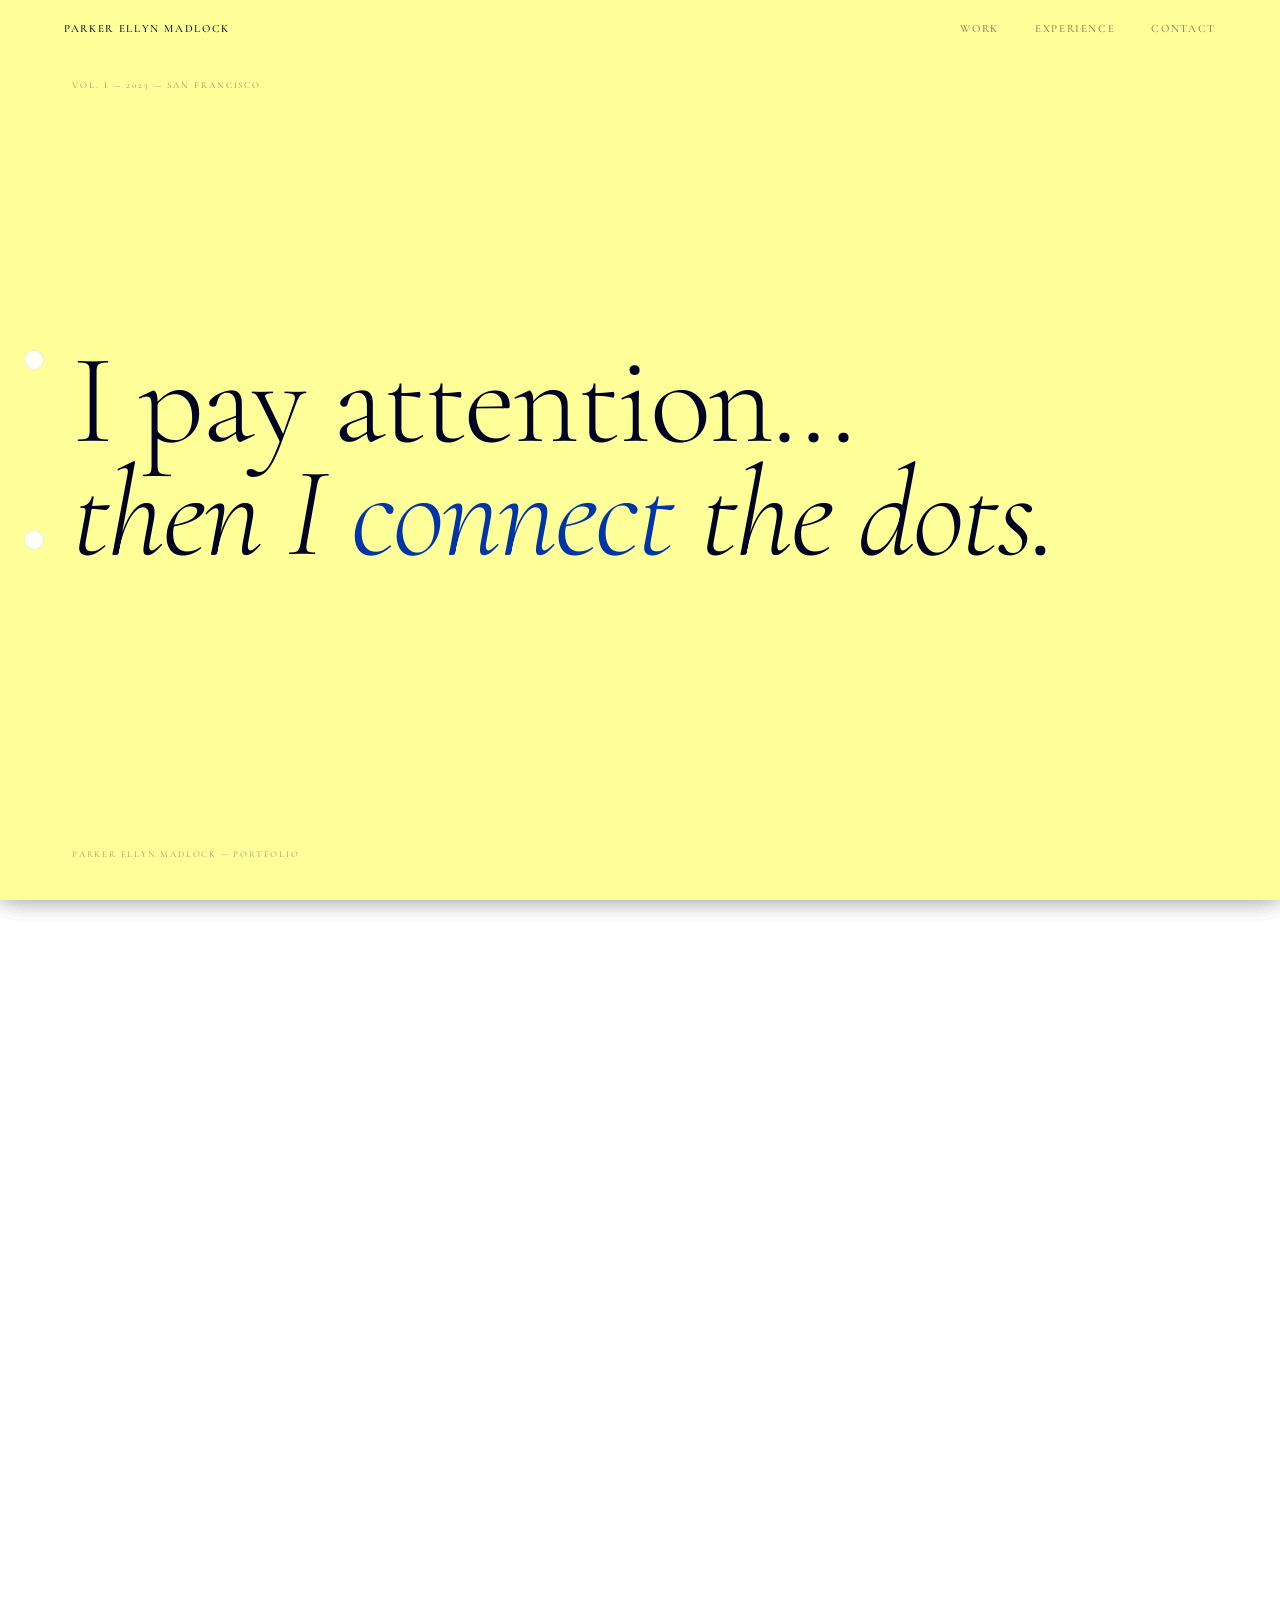
==== index.html @ 3d088166 "add ASM role to experience" ====
<!DOCTYPE html>
<html lang="en">
<head>
  <meta charset="UTF-8" />
  <meta name="viewport" content="width=device-width, initial-scale=1.0" />
  <title>Parker Ellyn Madlock</title>
  <link rel="preconnect" href="https://fonts.googleapis.com" />
  <link rel="preconnect" href="https://fonts.gstatic.com" crossorigin />
  <link href="https://fonts.googleapis.com/css2?family=Cormorant+Garamond:ital,wght@0,300;0,400;0,500;0,600;0,700;1,300;1,400;1,500;1,600;1,700&display=swap" rel="stylesheet" />
  <link rel="stylesheet" href="style.css" />
</head>
<body>

  <!-- NAV -->
  <nav class="nav">
    <span class="nav-name">Parker Ellyn Madlock</span>
    <div class="nav-links">
      <a href="#work">Work</a>
      <a href="#experience">Experience</a>
      <a href="#contact">Contact</a>
    </div>
  </nav>

  <!-- HERO -->
  <section class="sheet" id="hero">
    <div class="hole"></div>
    <div class="hole"></div>

    <p class="hero-meta">VOL. I — 2025 — SAN FRANCISCO</p>

    <h1 class="hero-headline">
      <span class="hl-line">I pay attention<span class="ellipsis"><span class="dot">.</span><span class="dot">.</span><span class="dot">.</span></span></span>
      <span class="hl-line hl-italic">then I <span class="accent">connect</span> the dots.</span>
    </h1>

    <p class="hero-byline">Parker Ellyn Madlock — Portfolio</p>
  </section>

  <!-- ABOUT -->
  <section class="sheet" id="about">
    <div class="hole"></div>
    <div class="hole"></div>

    <div class="about-inner">
      <p class="about-pull">I am a communicator with a conscience and a point of view.</p>
      <div class="about-columns">
        <p class="about-bio">My background in Political Science, Art, and Master's in Social Impact has shaped how I see, and solve problems. Great projects require more than just a vision; they require a liaison who can connect the right people to the right tasks. I am a strategic risk-taker dedicated to making complex ideas impossible to ignore, and a firm believer that in a world of noise, clear communication and genuine connections are the ultimate privileges.</p>
        <div class="about-sidebar">
          <div class="sidebar-block">
            <h4>Languages</h4>
            <p>French — B1, in progress</p>
            <p>Portuguese — A1, in progress</p>
          </div>
          <div class="sidebar-block">
            <h4>Education</h4>
            <p>Paris College of Art</p>
            <p>MA Design for Social Impact</p>
            <p>Ouachita Baptist University</p>
          </div>
          <div class="sidebar-block">
            <h4>Currently</h4>
            <p>San Francisco, CA</p>
            <p>Open to opportunities</p>
          </div>
        </div>
      </div>
    </div>
  </section>

  <!-- WORK -->
  <section class="sheet" id="work">
    <div class="hole"></div>
    <div class="hole"></div>

    <h2 class="work-title">Selected Work</h2>

    <div class="project-row">
      <span class="proj-year">2025—</span>
      <span class="proj-title">Convivium</span>
      <span class="proj-cat">Operations</span>
    </div>
    <div class="project-row">
      <span class="proj-year">2025</span>
      <span class="proj-title">Unwrapped</span>
      <span class="proj-cat">Thesis Design</span>
    </div>
    <div class="project-row">
      <span class="proj-year">2025</span>
      <span class="proj-title">NameDropping</span>
      <span class="proj-cat">Editorial</span>
    </div>
    <div class="project-row">
      <span class="proj-year">2024–2025</span>
      <span class="proj-title">MakeSense</span>
      <span class="proj-cat">Strategy</span>
    </div>
    <div class="project-row">
      <span class="proj-year">2022–2024</span>
      <span class="proj-title">Zimmer Marketing</span>
      <span class="proj-cat">Web Design</span>
    </div>
    <div class="project-row">
      <span class="proj-year">Freelance</span>
      <span class="proj-title">North Texas Performing Arts</span>
      <span class="proj-cat">Freelance</span>
    </div>
  </section>

  <!-- EXPERIENCE -->
  <section class="sheet" id="experience">
    <div class="hole"></div>
    <div class="hole"></div>

    <h2 class="exp-section-title">Experience</h2>

    <div class="exp-entry">
      <div class="exp-header">
        <span class="exp-role">Assistant Studio Manager</span>
        <span class="exp-meta">Hot 8 Yoga Marina — San Francisco &nbsp;·&nbsp; April 2026 – Present</span>
      </div>
      <ul class="exp-bullets">
        <li>Manage studio operations end-to-end: scheduling, staffing, logistics, and corporate liaison with Hot 8 headquarters.</li>
        <li>Hire, onboard, and coach team members; oversee performance and studio standards.</li>
        <li>Design and execute client retention events; maintain deep personal knowledge of the full client community.</li>
        <li>Serve as primary point of contact for client service, vendor relationships, and facility operations.</li>
      </ul>
    </div>
  </section>

  <!-- CONTACT -->
  <section class="sheet" id="contact">
    <div class="hole"></div>
    <div class="hole"></div>

    <div class="contact-top">
      <h2 class="contact-headline">Let's work together.</h2>
      <a href="mailto:parker.madlock@gmail.com" class="contact-email">parker.madlock@gmail.com</a>
    </div>

    <div class="footer-ombre">
      <p class="footer-name">PARKER ELLYN MADLOCK</p>
      <div class="footer-links">
        <a href="https://parkerellyn.substack.com" class="footer-btn" target="_blank" rel="noopener">Substack ↗</a>
        <a href="https://www.linkedin.com/in/parkerellyn" class="footer-btn" target="_blank" rel="noopener">LinkedIn ↗</a>
      </div>
      <p class="footer-copy">© 2025</p>
    </div>
  </section>

  <script src="script.js"></script>
  <script src="easter.js"></script>
</body>
</html>
---- style.css ----
/* ═══════════════════════════════════════════
   PARKER ELLYN MADLOCK — Portfolio
   ═══════════════════════════════════════════ */

/* ─── TOKENS ─── */
:root {
  --yellow:  #ffff99;
  --sat-yellow: #fffff5;
  --black:   #000321;
  --red:     #E3120B;
  --klein:   #0035A9;
  --powder:  #A8C8E8;
  --serif:   'Cormorant Garamond', Georgia, serif;
  --pad-h:   clamp(32px, 5vw, 80px);   /* horizontal page padding */
  --pad-l:   72px;                      /* left padding — clears hole-punch */
}

/* ─── RESET ─── */
*, *::before, *::after { box-sizing: border-box; margin: 0; padding: 0; }

html { scroll-behavior: smooth; }

body {
  font-family: var(--serif);
  overflow-x: hidden;
  cursor: crosshair;
}

a { color: inherit; text-decoration: none; }
em { font-style: italic; }

/* ─── NAV ─── */
.nav {
  position: fixed;
  top: 0; left: 0; right: 0;
  z-index: 1000;
  display: flex;
  justify-content: space-between;
  align-items: center;
  padding: 22px var(--pad-h);
  background: transparent;
  font-family: var(--serif);
  font-size: 11px;
  letter-spacing: 0.15em;
  color: var(--black);
}

.nav-name {
  font-weight: 500;
  text-transform: uppercase;
}

.nav-links {
  display: flex;
  gap: 36px;
}

.nav-links a {
  font-weight: 500;
  text-transform: uppercase;
  opacity: 0.5;
  transition: opacity 0.2s;
}

.nav-links a:hover { opacity: 1; }

/* ─── SHEET ─── */
.sheet {
  position: relative;
  min-height: 100vh;
  width: 100%;
  overflow: hidden;
  box-shadow: 0 -6px 28px rgba(0, 0, 0, 0.14);
}

/* Shadow cast by the bottom edge of a peeling sheet onto the one below */
.sheet::after {
  content: '';
  position: absolute;
  bottom: 0;
  left: 0;
  right: 0;
  height: 120px;
  background: linear-gradient(to bottom, transparent, rgba(0, 0, 0, 0.2));
  opacity: var(--peel, 0);
  pointer-events: none;
  z-index: 20;
}

/* ─── HOLE PUNCH ─── */
.hole {
  position: absolute;
  left: 24px;
  width: 20px;
  height: 20px;
  border-radius: 50%;
  background: rgba(0, 0, 0, 0.06);
  box-shadow: inset 0 0 0 1px rgba(0, 0, 0, 0.08);
  transform: translateY(-50%);
  z-index: 10;
  pointer-events: none;
}

.sheet > .hole:nth-child(1) { top: 40%; }
.sheet > .hole:nth-child(2) { top: 60%; }
#contact .hole:nth-child(2) { background: #0035A9 !important; }


/* ─── HERO ─── */
#hero {
  background: var(--yellow);
  color: var(--black);
  display: flex;
  flex-direction: column;
  justify-content: center;
  padding: 80px var(--pad-h) 64px var(--pad-l);
}

.hero-meta {
  position: absolute;
  top: 80px;
  left: var(--pad-l);
  font-size: 9px;
  letter-spacing: 0.22em;
  text-transform: uppercase;
  opacity: 0.45;
}

.hero-headline {
  display: flex;
  flex-direction: column;
  font-weight: 300;
  font-size: clamp(42px, 10vw, 160px);
  line-height: 0.88;
  letter-spacing: -0.02em;
}

.hl-line { display: block; }

.hl-italic { font-style: italic; }

/* Breathing ellipsis — dots fade in one by one on a loop */
.ellipsis { display: inline; }

.ellipsis .dot {
  display: inline;
  animation: dotPulse 2.2s ease-in-out infinite;
}
.ellipsis .dot:nth-child(2) { animation-delay: 0.35s; }
.ellipsis .dot:nth-child(3) { animation-delay: 0.7s; }

@keyframes dotPulse {
  0%, 100% { opacity: 0.2; }
  50%       { opacity: 1;   }
}

span.accent { color: var(--klein); }

.hero-byline {
  position: absolute;
  bottom: 40px;
  left: var(--pad-l);
  font-size: 9px;
  letter-spacing: 0.2em;
  text-transform: uppercase;
  font-variant: small-caps;
  opacity: 0.4;
}

/* ─── ABOUT ─── */
#about {
  background: var(--sat-yellow);
  color: var(--black);
  display: flex;
  align-items: center;
  padding: 100px var(--pad-h) 100px var(--pad-l);
}


.about-inner { width: 100%; }

.about-pull {
  font-size: clamp(1.8rem, 3.8vw, 3.2rem);
  font-style: italic;
  font-weight: 300;
  line-height: 1.15;
  letter-spacing: -0.01em;
  max-width: 800px;
  margin-bottom: 60px;
  padding-bottom: 52px;
  border-bottom: 1px solid rgba(0, 3, 33, 0.15);
}

.about-columns {
  display: grid;
  grid-template-columns: 1fr 260px;
  gap: 0 clamp(32px, 5vw, 80px);
  align-items: start;
}

.about-bio {
  font-size: 1rem;
  line-height: 1.85;
  opacity: 0.7;
  max-width: 500px;
}

.about-sidebar {
  border-left: 1px solid rgba(0, 3, 33, 0.18);
  padding-left: 28px;
  display: flex;
  flex-direction: column;
  gap: 28px;
}

.sidebar-block h4 {
  font-size: 9px;
  letter-spacing: 0.26em;
  text-transform: uppercase;
  font-weight: 500;
  opacity: 0.38;
  margin-bottom: 10px;
  padding-bottom: 6px;
  border-bottom: 1px solid rgba(0, 3, 33, 0.12);
}

.sidebar-block p {
  font-size: 0.875rem;
  line-height: 1.75;
  opacity: 0.6;
}

/* ─── WORK ─── */
#work {
  background: var(--yellow);
  color: var(--black);
  display: flex;
  flex-direction: column;
  justify-content: center;
  padding: 100px var(--pad-h) 80px var(--pad-l);
}

.work-title {
  font-size: 9px;
  letter-spacing: 0.26em;
  text-transform: uppercase;
  font-variant: small-caps;
  font-weight: 500;
  opacity: 0.4;
  margin-bottom: 40px;
}

.project-row {
  display: grid;
  grid-template-columns: 72px 1fr auto;
  align-items: center;
  gap: 24px;
  padding: 22px 0;
  border-bottom: 0.5px solid rgba(0, 0, 0, 0.12);
  cursor: default;
  transition: background 0.4s ease, color 0.3s ease;
}

.project-row:hover { color: var(--klein); }

.project-row:first-of-type {
  border-top: 0.5px solid rgba(0, 0, 0, 0.12);
}


.proj-year {
  font-size: 0.65rem;
  letter-spacing: 0.1em;
  opacity: 0.38;
}

.proj-title {
  font-size: clamp(1.5rem, 2.6vw, 2.2rem);
  font-weight: 300;
  font-style: italic;
  line-height: 1.1;
}

.proj-cat {
  font-size: 0.6rem;
  letter-spacing: 0.16em;
  text-transform: uppercase;
  opacity: 0.35;
  text-align: right;
}

/* ─── EXPERIENCE ─── */
#experience {
  background: var(--sat-yellow);
  color: var(--black);
  display: flex;
  flex-direction: column;
  justify-content: center;
  padding: 100px var(--pad-h) 80px var(--pad-l);
}

.exp-section-title {
  font-size: 9px;
  letter-spacing: 0.26em;
  text-transform: uppercase;
  font-variant: small-caps;
  font-weight: 500;
  opacity: 0.4;
  margin-bottom: 40px;
}

.exp-entry {
  padding: 32px 0;
  border-top: 0.5px solid rgba(0, 3, 33, 0.15);
}

.exp-entry:last-child {
  border-bottom: 0.5px solid rgba(0, 3, 33, 0.15);
}

.exp-header {
  display: flex;
  flex-direction: column;
  gap: 6px;
  margin-bottom: 20px;
}

.exp-role {
  font-size: clamp(1.5rem, 2.6vw, 2.2rem);
  font-weight: 300;
  font-style: italic;
  line-height: 1.1;
}

.exp-meta {
  font-size: 0.6rem;
  letter-spacing: 0.16em;
  text-transform: uppercase;
  opacity: 0.38;
}

.exp-bullets {
  list-style: none;
  display: flex;
  flex-direction: column;
  gap: 10px;
  max-width: 680px;
  padding-left: 0;
}

.exp-bullets li {
  font-size: 0.875rem;
  line-height: 1.75;
  opacity: 0.65;
  padding-left: 16px;
  position: relative;
}

.exp-bullets li::before {
  content: '—';
  position: absolute;
  left: 0;
  opacity: 0.4;
  font-size: 0.75rem;
}

/* ─── CONTACT ─── */
#contact {
  background: var(--yellow);
  color: var(--black);
  display: flex;
  flex-direction: column;
  min-height: 100vh;
}

.contact-top {
  flex: 1;
  display: flex;
  flex-direction: column;
  justify-content: center;
  gap: 28px;
  padding: 100px var(--pad-h) 60px var(--pad-l);
}

.contact-headline {
  font-size: clamp(36px, 8vw, 9rem);
  font-weight: 300;
  font-style: italic;
  line-height: 0.92;
  letter-spacing: -0.025em;
}

.contact-email {
  font-size: clamp(0.9rem, 1.8vw, 1.2rem);
  font-style: italic;
  opacity: 0.5;
  border-bottom: 1px solid rgba(0, 3, 33, 0.28);
  display: inline-block;
  padding-bottom: 3px;
  align-self: flex-start;
  transition: opacity 0.2s;
}

.contact-email:hover { opacity: 1; }

.footer-ombre {
  min-height: 50vh;
  background: var(--yellow);
  display: flex;
  flex-direction: column;
  align-items: center;
  justify-content: center;
  gap: 18px;
  padding: 60px var(--pad-h);
}

.footer-name {
  font-family: var(--serif);
  font-size: clamp(12px, 2vw, 24px);
  font-weight: 300;
  color: var(--black);
  letter-spacing: 0.12em;
  text-align: center;
}

.footer-links {
  display: flex;
  gap: 10px;
}

.footer-btn {
  font-family: var(--serif);
  font-size: 0.75rem;
  letter-spacing: 0.08em;
  color: var(--black);
  border: 1px solid var(--black);
  padding: 6px 14px;
  background: transparent;
  text-decoration: none;
  transition: background 0.2s ease, color 0.2s ease;
}

.footer-btn:hover {
  background: var(--black);
  color: var(--yellow);
}

.footer-copy {
  font-size: 9px;
  letter-spacing: 0.22em;
  text-transform: uppercase;
  color: var(--black);
  opacity: 0.4;
}

/* ─── RESPONSIVE ─── */

/* ── 768px and below (tablet + mobile) ── */
@media (max-width: 768px) {
  :root {
    --pad-h: 24px;
    --pad-l: 44px;   /* clears 14px hole at left:24px + breathing room */
  }

  /* NAV: keep name, hide links */
  .nav { padding: 16px 24px; }
  .nav-links { display: none; }

  /* HOLES: scale down to 14px */
  .hole {
    width: 14px;
    height: 14px;
  }

  /* HERO */
  #hero { padding: 60px 24px 48px 44px; }
  .hero-meta { top: 60px; left: 44px; }
  .hero-byline { left: 44px; }

  /* ABOUT */
  #about {
    padding: 72px 24px 56px 44px;
    align-items: flex-start;
  }
  .about-pull {
    font-size: clamp(1.5rem, 5vw, 3.2rem);
    margin-bottom: 32px;
    padding-bottom: 28px;
  }
  .about-columns {
    grid-template-columns: 1fr;
    gap: 32px 0;
  }
  .about-sidebar {
    border-left: none;
    border-top: 0.5px solid rgba(0, 3, 33, 0.15);
    padding-left: 0;
    padding-top: 24px;
  }

  /* WORK */
  #work { padding: 72px 24px 56px 44px; }
  .project-row {
    grid-template-columns: 44px 1fr;
    gap: 16px;
  }
  .proj-cat { display: none; }
  .proj-title { font-size: clamp(1.3rem, 5vw, 2.2rem); }

  /* EXPERIENCE */
  #experience { padding: 72px 24px 56px 44px; }
  .exp-role { font-size: clamp(1.3rem, 5vw, 2.2rem); }

  /* CONTACT */
  .contact-top { padding: 72px 24px 48px 44px; }
  .contact-email { font-size: 1rem; }
  .footer-ombre { padding: 48px 24px; min-height: 40vh; }
  .footer-name { font-size: clamp(1.6rem, 8vw, 5.5rem); }
}

/* ── 480px and below (small phones) ── */
@media (max-width: 480px) {
  .about-pull { font-size: clamp(1.3rem, 5vw, 2rem); }
  .work-title { margin-bottom: 28px; }
  .project-row { padding: 16px 0; }
}


/* ─── EASTER EGG ─── */


.easter-folder {
  position: absolute;
  left: 6px;
  opacity: 0;
  pointer-events: none;
  z-index: 16;
  transform: translateY(-50%) scale(0);
  transform-origin: center center;
}

.easter-folder img {
  width: 64px;
  height: auto;
  display: block;
  pointer-events: none;
  user-select: none;
}

.easter-folder.visible {
  opacity: 1;
  pointer-events: auto;
  cursor: pointer;
  animation:
    easterPop   0.5s cubic-bezier(0.34, 1.56, 0.64, 1) both,
    easterFloat 2s  ease-in-out 0.5s infinite;
}

@keyframes easterPop {
  from { transform: translateY(-50%) scale(0); }
  to   { transform: translateY(-50%) scale(1); }
}

@keyframes easterFloat {
  0%, 100% { transform: translateY(-50%);           }
  50%      { transform: translateY(calc(-50% - 2px)); }
}

.easter-overlay {
  position: fixed;
  inset: 0;
  background: rgba(0, 3, 33, 0.72);
  z-index: 500;
  opacity: 0;
  pointer-events: none;
  transition: opacity 0.4s ease;
}

.easter-overlay.open {
  opacity: 1;
  pointer-events: auto;
  cursor: pointer;
}

.easter-card {
  position: fixed;
  width: 155px;
  background: #fff;
  border-radius: 3px;
  box-shadow: 0 8px 32px rgba(0, 0, 0, 0.35);
  overflow: hidden;
  opacity: 0;
  pointer-events: none;
  z-index: 501;
  transform-origin: center center;
  cursor: default;
}

.easter-card.open {
  opacity: 1;
  pointer-events: auto;
}

.easter-card img {
  width: 100%;
  height: 190px;
  object-fit: cover;
  display: block;
}

.easter-card .card-label {
  font-family: var(--serif);
  font-size: 11px;
  line-height: 1.4;
  color: #000321;
  padding: 8px;
  text-align: center;
}
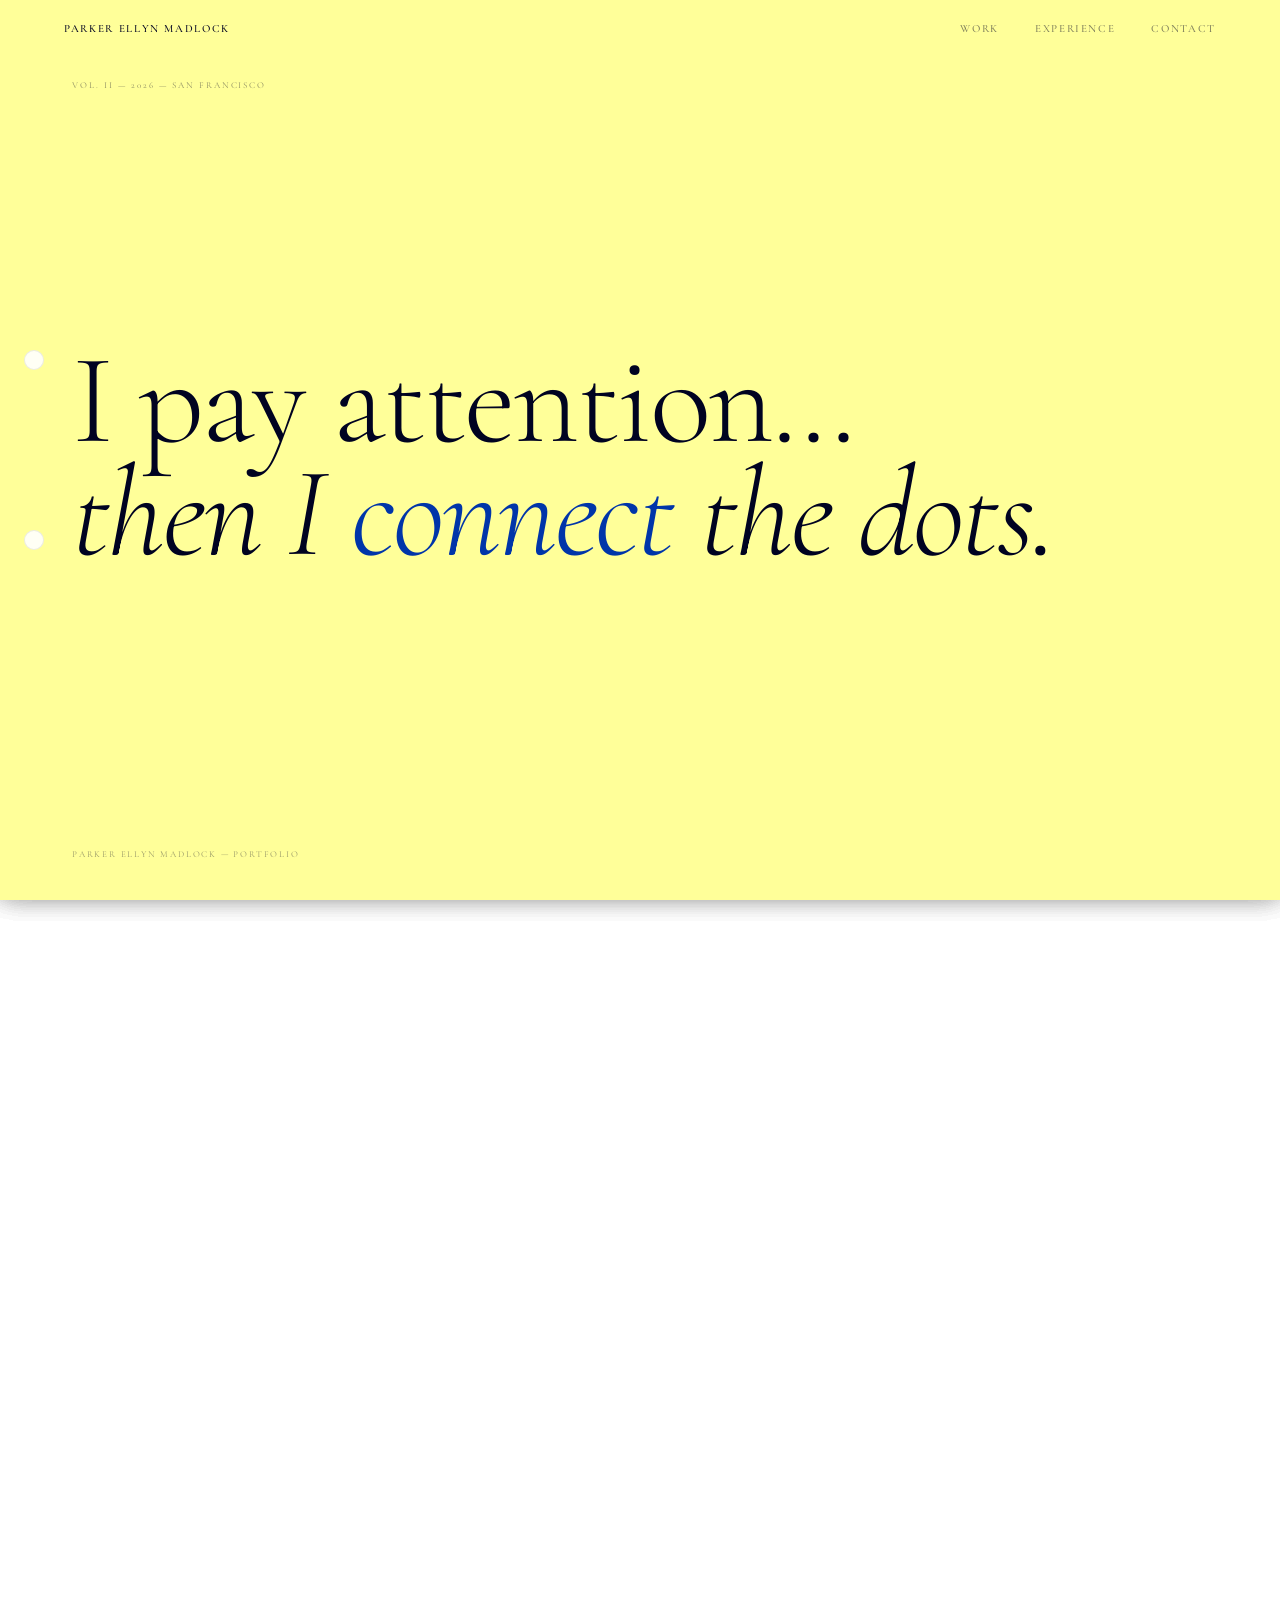
==== commit c3748a6a: "git commit -m "Update experience, bio, and add resume link" git push origin main" ====
--- a/index.html
+++ b/index.html
@@ -4,6 +4,7 @@
   <meta charset="UTF-8" />
   <meta name="viewport" content="width=device-width, initial-scale=1.0" />
   <title>Parker Ellyn Madlock</title>
+  <link rel="icon" type="image/svg+xml" href="favicon.svg" />
   <link rel="preconnect" href="https://fonts.googleapis.com" />
   <link rel="preconnect" href="https://fonts.gstatic.com" crossorigin />
   <link href="https://fonts.googleapis.com/css2?family=Cormorant+Garamond:ital,wght@0,300;0,400;0,500;0,600;0,700;1,300;1,400;1,500;1,600;1,700&display=swap" rel="stylesheet" />
@@ -26,7 +27,7 @@
     <div class="hole"></div>
     <div class="hole"></div>
 
-    <p class="hero-meta">VOL. I — 2025 — SAN FRANCISCO</p>
+    <p class="hero-meta">VOL. II — 2026 — SAN FRANCISCO</p>
 
     <h1 class="hero-headline">
       <span class="hl-line">I pay attention<span class="ellipsis"><span class="dot">.</span><span class="dot">.</span><span class="dot">.</span></span></span>
@@ -44,12 +45,13 @@
     <div class="about-inner">
       <p class="about-pull">I am a communicator with a conscience and a point of view.</p>
       <div class="about-columns">
-        <p class="about-bio">My background in Political Science, Art, and Master's in Social Impact has shaped how I see, and solve problems. Great projects require more than just a vision; they require a liaison who can connect the right people to the right tasks. I am a strategic risk-taker dedicated to making complex ideas impossible to ignore, and a firm believer that in a world of noise, clear communication and genuine connections are the ultimate privileges.</p>
+        <p class="about-bio">I build the operator networks and partnerships early products need before they have a brand — right now, on the founding team of an early-stage AI lab in San Francisco. My background in Political Science, Art, and a Master's in Social Impact shaped how I see, and solve, problems. Great projects require more than just a vision; they require a liaison who can connect the right people to the right tasks. I am a strategic risk-taker dedicated to making complex ideas impossible to ignore, and a firm believer that in a world of noise, clear communication and genuine connections are the ultimate privileges.</p>
         <div class="about-sidebar">
           <div class="sidebar-block">
             <h4>Languages</h4>
-            <p>French — B1, in progress</p>
-            <p>Portuguese — A1, in progress</p>
+            <p>English — Native</p>
+            <p>French — Conversant</p>
+            <p>Spanish &amp; Portuguese — Working</p>
           </div>
           <div class="sidebar-block">
             <h4>Education</h4>
@@ -60,6 +62,7 @@
           <div class="sidebar-block">
             <h4>Currently</h4>
             <p>San Francisco, CA</p>
+            <p>Early-Stage AI Lab</p>
             <p>Open to opportunities</p>
           </div>
         </div>
@@ -111,19 +114,43 @@
     <div class="hole"></div>
     <div class="hole"></div>
 
-    <h2 class="exp-section-title">Experience</h2>
+    <h2 class="work-title">Experience</h2>
 
-    <div class="exp-entry">
-      <div class="exp-header">
-        <span class="exp-role">Assistant Studio Manager</span>
-        <span class="exp-meta">Hot 8 Yoga Marina — San Francisco &nbsp;·&nbsp; April 2026 – Present</span>
-      </div>
-      <ul class="exp-bullets">
-        <li>Manage studio operations end-to-end: scheduling, staffing, logistics, and corporate liaison with Hot 8 headquarters.</li>
-        <li>Hire, onboard, and coach team members; oversee performance and studio standards.</li>
-        <li>Design and execute client retention events; maintain deep personal knowledge of the full client community.</li>
-        <li>Serve as primary point of contact for client service, vendor relationships, and facility operations.</li>
-      </ul>
+    <div class="exp-row">
+      <span class="proj-year">2026—</span>
+      <span class="proj-title">Head of Community &amp; Partnerships</span>
+      <span class="proj-cat">Early-Stage AI Lab — SF</span>
+      <p class="exp-desc">Founding team member at an early-stage AI lab. Lead community and partnerships — building the operator network for our first product from the ground up.</p>
+    </div>
+
+    <div class="exp-row">
+      <span class="proj-year">2026—</span>
+      <span class="proj-title">Assistant Studio Manager</span>
+      <span class="proj-cat">Hot 8 Yoga Marina — SF</span>
+      <p class="exp-desc">Running studio operations end-to-end: scheduling, staffing, hiring, and corporate liaison. Known every client by name.</p>
+    </div>
+
+    <div class="exp-row">
+      <span class="proj-year">2026—</span>
+      <span class="proj-title">Fractional Operations Specialist</span>
+      <span class="proj-cat">Madeleine Bate</span>
+      <p class="exp-desc">Supporting a fractional COO serving startup founders and SMBs with operational systems, process documentation, and administrative coordination.</p>
+    </div>
+
+    <div class="exp-row">
+      <span class="proj-year">2024–2025</span>
+      <span class="proj-title">Strategic Research & Project Coordinator</span>
+      <span class="proj-cat">MakeSense Paris</span>
+      <p class="exp-desc">Coordinated 7+ end-to-end events across NGOs, impact investors, and policy organizations. Bilingual English/French liaison in a fast-moving international team.</p>
+    </div>
+
+
+
+    <div class="exp-row">
+      <span class="proj-year">2022–2024</span>
+      <span class="proj-title">Art Director & Creative Strategist</span>
+      <span class="proj-cat">Zimmer Marketing</span>
+      <p class="exp-desc">Coordinated editors, copywriters, and developers across 30+ concurrent projects. Owned visual identity and brand strategy for a full agency rebrand.</p>
     </div>
   </section>
 
@@ -135,6 +162,7 @@
     <div class="contact-top">
       <h2 class="contact-headline">Let's work together.</h2>
       <a href="mailto:parker.madlock@gmail.com" class="contact-email">parker.madlock@gmail.com</a>
+      <p style="margin-top:1.2rem"><a href="Parker-Madlock-Resume.pdf" class="footer-btn" target="_blank" rel="noopener">Resume (PDF) ↗</a></p>
     </div>
 
     <div class="footer-ombre">
@@ -143,7 +171,7 @@
         <a href="https://parkerellyn.substack.com" class="footer-btn" target="_blank" rel="noopener">Substack ↗</a>
         <a href="https://www.linkedin.com/in/parkerellyn" class="footer-btn" target="_blank" rel="noopener">LinkedIn ↗</a>
       </div>
-      <p class="footer-copy">© 2025</p>
+      <p class="footer-copy">© 2026</p>
     </div>
   </section>
 
--- a/style.css
+++ b/style.css
@@ -299,69 +299,37 @@
   padding: 100px var(--pad-h) 80px var(--pad-l);
 }
 
-.exp-section-title {
-  font-size: 9px;
-  letter-spacing: 0.26em;
-  text-transform: uppercase;
-  font-variant: small-caps;
-  font-weight: 500;
-  opacity: 0.4;
-  margin-bottom: 40px;
-}
-
-.exp-entry {
-  padding: 32px 0;
-  border-top: 0.5px solid rgba(0, 3, 33, 0.15);
-}
-
-.exp-entry:last-child {
-  border-bottom: 0.5px solid rgba(0, 3, 33, 0.15);
-}
-
-.exp-header {
-  display: flex;
-  flex-direction: column;
-  gap: 6px;
-  margin-bottom: 20px;
-}
-
-.exp-role {
-  font-size: clamp(1.5rem, 2.6vw, 2.2rem);
-  font-weight: 300;
+.exp-row {
+  display: grid;
+  grid-template-columns: 72px 1fr auto;
+  align-items: center;
+  column-gap: 24px;
+  padding: 22px 0 22px;
+  border-bottom: 0.5px solid rgba(0, 0, 0, 0.12);
+  cursor: pointer;
+  transition: background 0.4s ease, color 0.3s ease;
+}
+
+.exp-row:first-of-type {
+  border-top: 0.5px solid rgba(0, 0, 0, 0.12);
+}
+
+.exp-row:hover { color: var(--klein); }
+
+.exp-desc {
+  grid-column: 1 / -1;
+  max-height: 0;
+  overflow: hidden;
+  font-size: 0.875rem;
   font-style: italic;
-  line-height: 1.1;
-}
-
-.exp-meta {
-  font-size: 0.6rem;
-  letter-spacing: 0.16em;
-  text-transform: uppercase;
-  opacity: 0.38;
-}
-
-.exp-bullets {
-  list-style: none;
-  display: flex;
-  flex-direction: column;
-  gap: 10px;
-  max-width: 680px;
-  padding-left: 0;
-}
-
-.exp-bullets li {
-  font-size: 0.875rem;
   line-height: 1.75;
-  opacity: 0.65;
-  padding-left: 16px;
-  position: relative;
-}
-
-.exp-bullets li::before {
-  content: '—';
-  position: absolute;
-  left: 0;
-  opacity: 0.4;
-  font-size: 0.75rem;
+  opacity: 0.55;
+  transition: max-height 0.4s ease, padding-bottom 0.4s ease;
+}
+
+.exp-row.open .exp-desc {
+  max-height: 120px;
+  padding-bottom: 10px;
 }
 
 /* ─── CONTACT ─── */
@@ -509,7 +477,12 @@
 
   /* EXPERIENCE */
   #experience { padding: 72px 24px 56px 44px; }
-  .exp-role { font-size: clamp(1.3rem, 5vw, 2.2rem); }
+  .exp-row {
+    grid-template-columns: 44px 1fr;
+    column-gap: 16px;
+  }
+  .exp-row .proj-cat { display: none; }
+  .exp-row .proj-title { font-size: clamp(1.3rem, 5vw, 2.2rem); }
 
   /* CONTACT */
   .contact-top { padding: 72px 24px 48px 44px; }
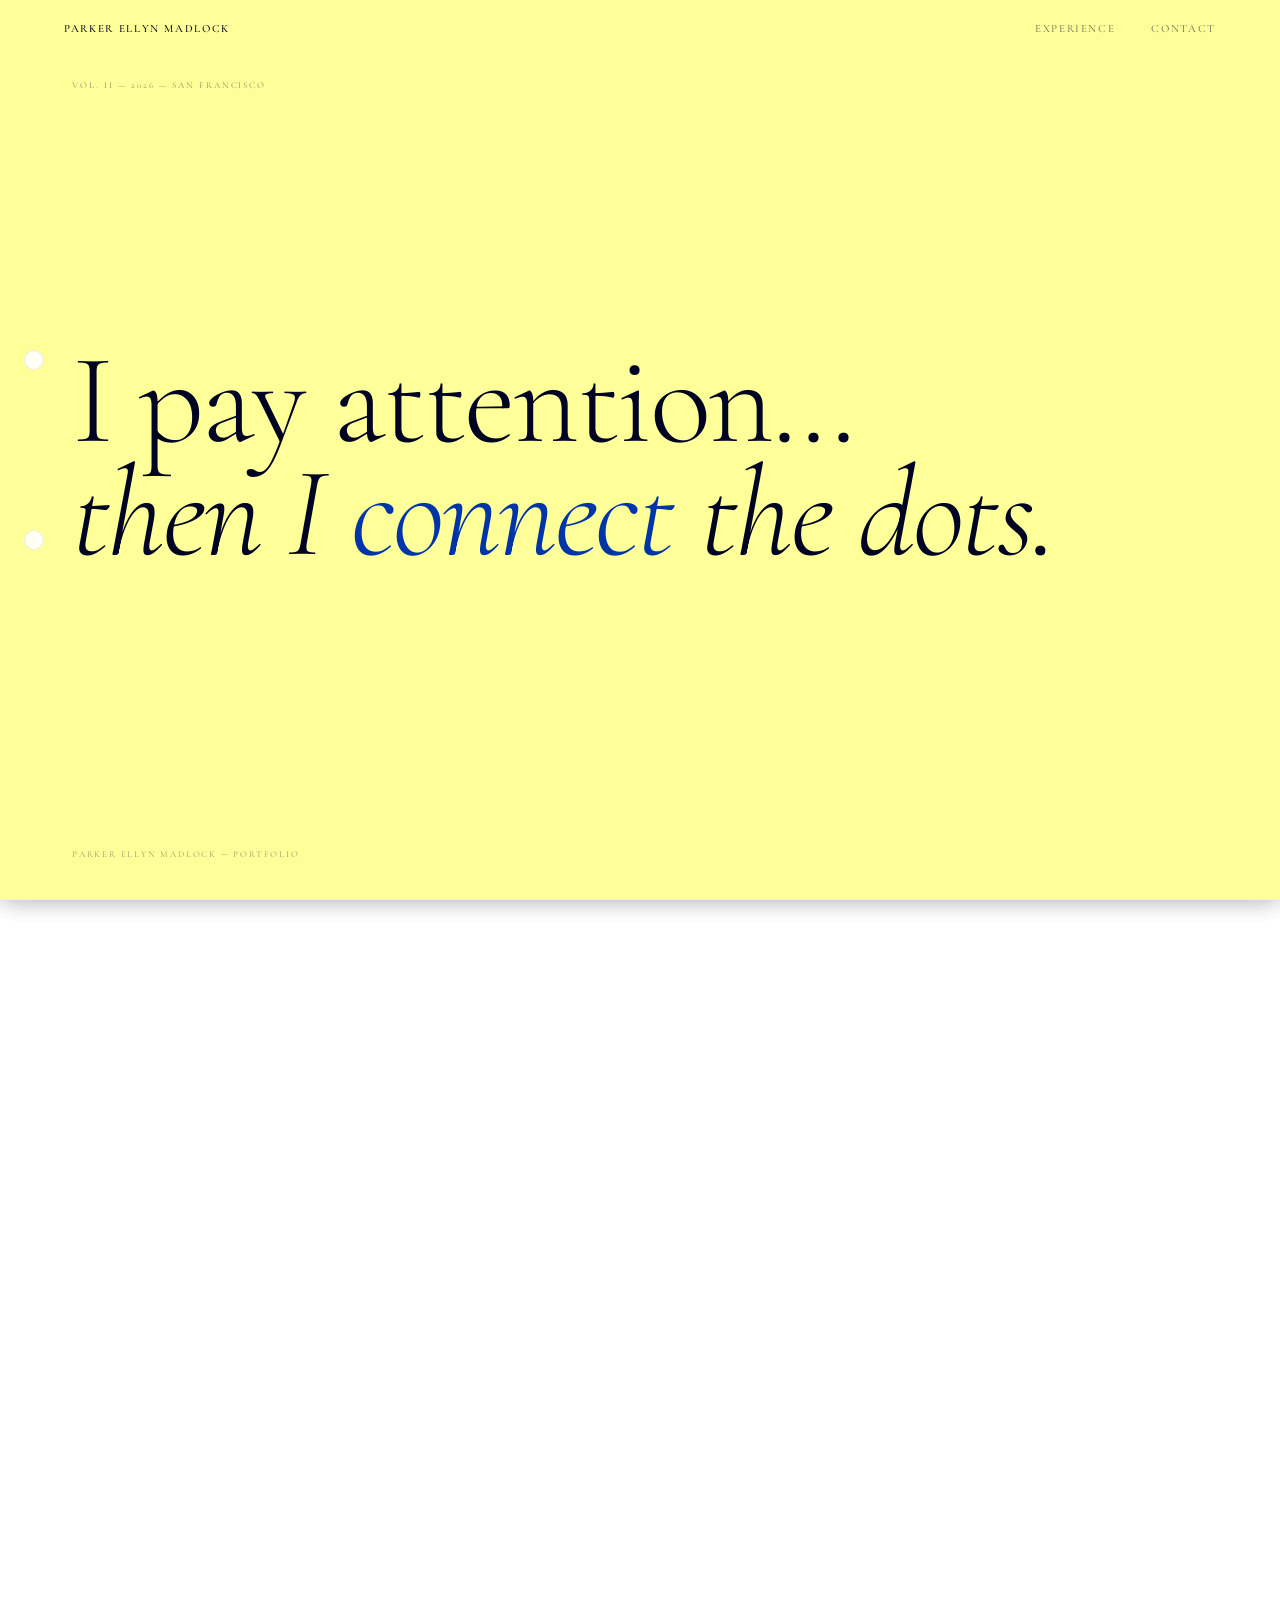
==== commit 0602b392: "Remove duplicate Selected Work section" ====
--- a/index.html
+++ b/index.html
@@ -16,7 +16,6 @@
   <nav class="nav">
     <span class="nav-name">Parker Ellyn Madlock</span>
     <div class="nav-links">
-      <a href="#work">Work</a>
       <a href="#experience">Experience</a>
       <a href="#contact">Contact</a>
     </div>
@@ -45,7 +44,7 @@
     <div class="about-inner">
       <p class="about-pull">I am a communicator with a conscience and a point of view.</p>
       <div class="about-columns">
-        <p class="about-bio">I build the operator networks and partnerships early products need before they have a brand — right now, on the founding team of an early-stage AI lab in San Francisco. My background in Political Science, Art, and a Master's in Social Impact shaped how I see, and solve, problems. Great projects require more than just a vision; they require a liaison who can connect the right people to the right tasks. I am a strategic risk-taker dedicated to making complex ideas impossible to ignore, and a firm believer that in a world of noise, clear communication and genuine connections are the ultimate privileges.</p>
+        <p class="about-bio">I build the community and partnerships function at a pre-seed AI lab in San Francisco, working directly with both founders. I sourced and qualified 212 operators, converted 20 into signed partners before launch, and made the case that moved our product from an app to an integratable platform. My background in political science, design, and a master's thesis on US and EU regulation shapes how I think about AI governance. I believe that in a world of noise, clear communication and real relationships are the ultimate advantage.</p>
         <div class="about-sidebar">
           <div class="sidebar-block">
             <h4>Languages</h4>
@@ -57,55 +56,17 @@
             <h4>Education</h4>
             <p>Paris College of Art</p>
             <p>MA Design for Social Impact</p>
+            <p>Thesis: <em>Unwrapped</em></p>
             <p>Ouachita Baptist University</p>
           </div>
           <div class="sidebar-block">
             <h4>Currently</h4>
             <p>San Francisco, CA</p>
-            <p>Early-Stage AI Lab</p>
-            <p>Open to opportunities</p>
+            <p>Head of Community &amp; Partnerships, SF GIL</p>
+            <p>Open to AI policy and partnerships roles</p>
           </div>
         </div>
       </div>
-    </div>
-  </section>
-
-  <!-- WORK -->
-  <section class="sheet" id="work">
-    <div class="hole"></div>
-    <div class="hole"></div>
-
-    <h2 class="work-title">Selected Work</h2>
-
-    <div class="project-row">
-      <span class="proj-year">2025—</span>
-      <span class="proj-title">Convivium</span>
-      <span class="proj-cat">Operations</span>
-    </div>
-    <div class="project-row">
-      <span class="proj-year">2025</span>
-      <span class="proj-title">Unwrapped</span>
-      <span class="proj-cat">Thesis Design</span>
-    </div>
-    <div class="project-row">
-      <span class="proj-year">2025</span>
-      <span class="proj-title">NameDropping</span>
-      <span class="proj-cat">Editorial</span>
-    </div>
-    <div class="project-row">
-      <span class="proj-year">2024–2025</span>
-      <span class="proj-title">MakeSense</span>
-      <span class="proj-cat">Strategy</span>
-    </div>
-    <div class="project-row">
-      <span class="proj-year">2022–2024</span>
-      <span class="proj-title">Zimmer Marketing</span>
-      <span class="proj-cat">Web Design</span>
-    </div>
-    <div class="project-row">
-      <span class="proj-year">Freelance</span>
-      <span class="proj-title">North Texas Performing Arts</span>
-      <span class="proj-cat">Freelance</span>
     </div>
   </section>
 
@@ -116,41 +77,33 @@
 
     <h2 class="work-title">Experience</h2>
 
+
     <div class="exp-row">
       <span class="proj-year">2026—</span>
       <span class="proj-title">Head of Community &amp; Partnerships</span>
-      <span class="proj-cat">Early-Stage AI Lab — SF</span>
-      <p class="exp-desc">Founding team member at an early-stage AI lab. Lead community and partnerships — building the operator network for our first product from the ground up.</p>
-    </div>
-
-    <div class="exp-row">
-      <span class="proj-year">2026—</span>
-      <span class="proj-title">Assistant Studio Manager</span>
-      <span class="proj-cat">Hot 8 Yoga Marina — SF</span>
-      <p class="exp-desc">Running studio operations end-to-end: scheduling, staffing, hiring, and corporate liaison. Known every client by name.</p>
-    </div>
-
-    <div class="exp-row">
-      <span class="proj-year">2026—</span>
-      <span class="proj-title">Fractional Operations Specialist</span>
-      <span class="proj-cat">Madeleine Bate</span>
-      <p class="exp-desc">Supporting a fractional COO serving startup founders and SMBs with operational systems, process documentation, and administrative coordination.</p>
+      <span class="proj-cat">SF GIL, San Francisco</span>
+      <p class="exp-desc">Built the community and partnerships function from scratch at a pre-seed AI public benefit lab, working directly with both founders. Proposed and won the shift of PartnerX from a standalone app to an integratable, Shopify-style platform. Sourced and qualified 212 operators across run clubs, athletic clubs, creator communities, and women in AI groups, and converted 20 to signed partners before launch. Ran outreach end to end, created SF GIL's SF Tech Week event, and launched a recurring wellness series with sponsorship from Magna. Rebuilt PartnerX messaging with both founders, consolidating six competing value statements into one, and briefed the team on AI news, governance, and data privacy.</p>
     </div>
 
     <div class="exp-row">
       <span class="proj-year">2024–2025</span>
-      <span class="proj-title">Strategic Research & Project Coordinator</span>
-      <span class="proj-cat">MakeSense Paris</span>
-      <p class="exp-desc">Coordinated 7+ end-to-end events across NGOs, impact investors, and policy organizations. Bilingual English/French liaison in a fast-moving international team.</p>
+      <span class="proj-title">Strategic Research &amp; Project Coordinator</span>
+      <span class="proj-cat">makesense, Paris</span>
+      <p class="exp-desc">Ran challenge days at EM Lyon, HEC and ESSEC, including an EM Lyon edition with roughly 100 students. Co-organized Apéro de l'IA, a recurring Paris meetup for AI startup founders. Coordinated 7+ events with NGOs, impact investors, and policy organizations, and turned research on gaps in social-impact campaigns into engagement strategies for founders.</p>
     </div>
 
-
+    <div class="exp-row">
+      <span class="proj-year">2024</span>
+      <span class="proj-title">Editor-in-Chief &amp; Designer</span>
+      <span class="proj-cat">NameDropping, Paris</span>
+      <p class="exp-desc">Conceived, edited, and designed an art-market publication of interviews, leading a team of 12 graduate students from pitch through print. Secured and conducted the feature interview with Gagosian's Creative Director.</p>
+    </div>
 
     <div class="exp-row">
       <span class="proj-year">2022–2024</span>
-      <span class="proj-title">Art Director & Creative Strategist</span>
-      <span class="proj-cat">Zimmer Marketing</span>
-      <p class="exp-desc">Coordinated editors, copywriters, and developers across 30+ concurrent projects. Owned visual identity and brand strategy for a full agency rebrand.</p>
+      <span class="proj-title">Art Director &amp; Creative Strategist</span>
+      <span class="proj-cat">Zimmer Marketing, Remote</span>
+      <p class="exp-desc">Coordinated editors, copywriters, and developers across 30+ concurrent projects, publishing an average of three sites per week. Owned visual identity and brand strategy for a full agency rebrand, from concept to delivery.</p>
     </div>
   </section>
 
@@ -168,7 +121,7 @@
     <div class="footer-ombre">
       <p class="footer-name">PARKER ELLYN MADLOCK</p>
       <div class="footer-links">
-        <a href="https://parkerellyn.substack.com" class="footer-btn" target="_blank" rel="noopener">Substack ↗</a>
+        <a href="https://parkerellyn.substack.com" class="footer-btn" target="_blank" rel="noopener">Substack: AI &amp; policy writing ↗</a>
         <a href="https://www.linkedin.com/in/parkerellyn" class="footer-btn" target="_blank" rel="noopener">LinkedIn ↗</a>
       </div>
       <p class="footer-copy">© 2026</p>
